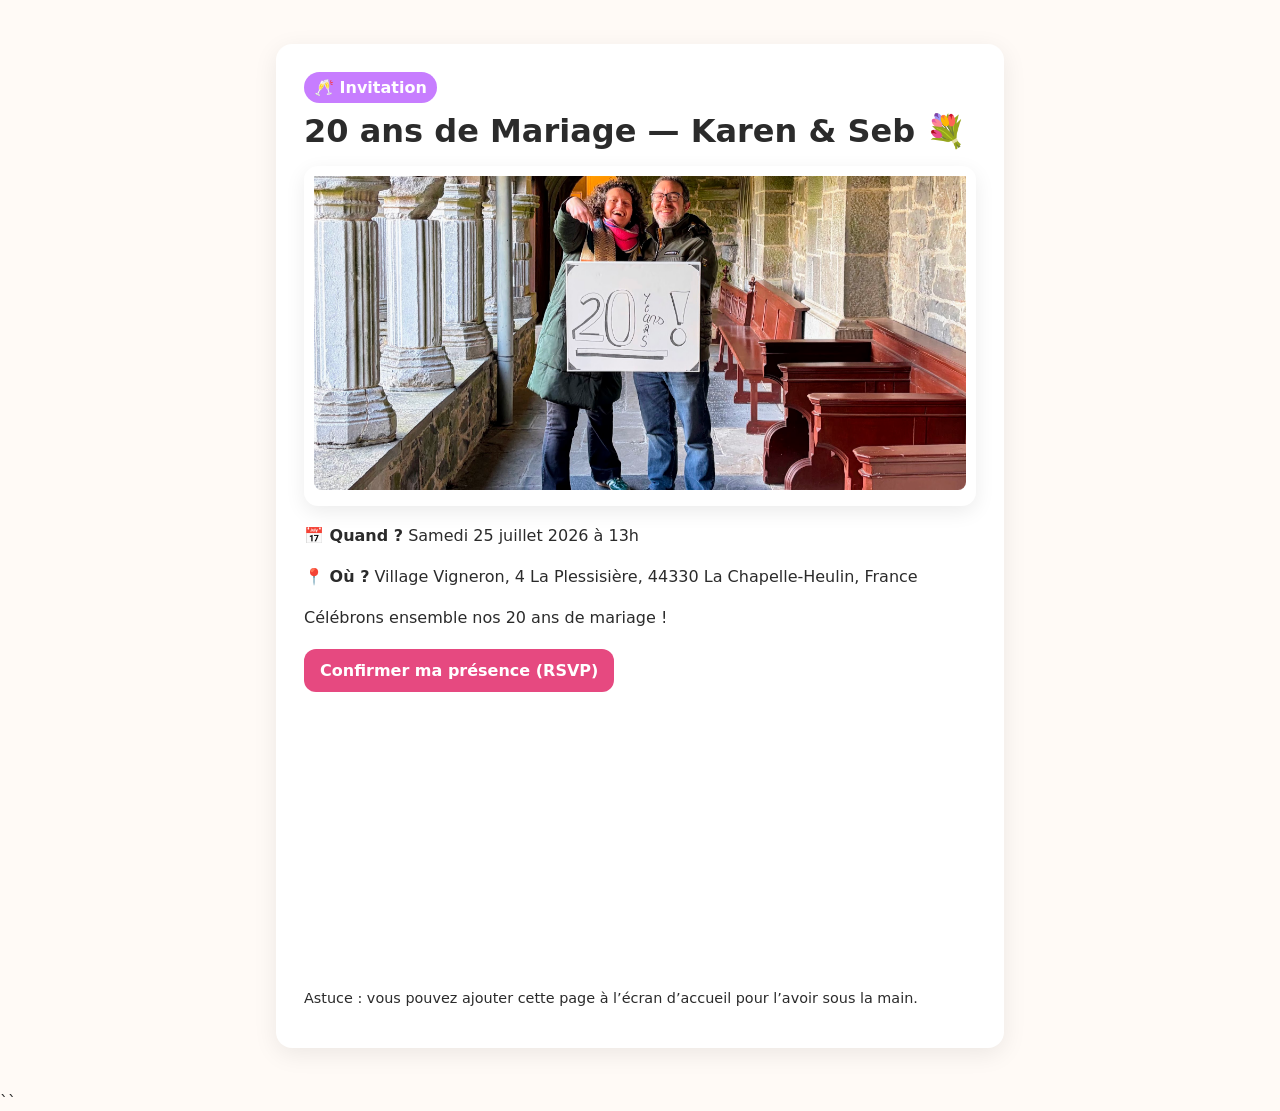
==== index.html @ 76a51d05 "Remove map journey animation - Removed Google Maps embed and animation - Back to clean, simple invit" ====
<!doctype html>
<html lang="fr">
<head>
  <meta charset="utf-8" />
  <meta name="viewport" content="width=device-width, initial-scale=1" />
  <title>Invitation — 20 ans de Mariage</title>
  <meta name="description" content="Invitation — 20 ans de Mariage Karen & Seb" />
  <link rel="stylesheet" href="styles.css" />
  <style>
    /* Smooth scrolling moderne */
    html {
      scroll-behavior: smooth;
      -webkit-overflow-scrolling: touch;
    }
    
    body {
      overscroll-behavior-y: contain;
    }
    
    /* Indicateur de scroll */
    .scroll-indicator {
      position: fixed;
      top: 0;
      left: 0;
      right: 0;
      height: 3px;
      background: linear-gradient(90deg, var(--accent), var(--rsvp));
      transform-origin: left;
      transform: scaleX(0);
      z-index: 1000;
      transition: transform 0.1s ease-out;
    }
    
    /* Animation d'apparition au chargement */
    .card > * {
      opacity: 0;
      animation: fadeIn 0.8s ease forwards;
    }
    
    @keyframes fadeIn {
      to { opacity: 1; }
    }
    
    .badge { animation-delay: 0.1s; }
    h1 { animation-delay: 0.2s; }
    .hero { animation-delay: 0.3s; }
    .info { animation-delay: 0.4s; }
    .buttons { animation-delay: 0.5s; }
    .map { animation-delay: 0.6s; }
    .footer { animation-delay: 0.7s; }
  </style>
</head>
<body>
  <!-- Indicateur de progression du scroll -->
  <div class="scroll-indicator" id="scrollIndicator"></div>
  <div class="container">
    <div class="card">
      <div class="badge">🥂 Invitation</div>
      <h1>20 ans de Mariage — Karen & Seb 💐</h1>
      
      <!-- Image principale en style "carte" + parallax -->
      <div class="hero card-look">
        <div class="hero-parallax">
          <img
            src="assets/holycross_2026.jpg"
            alt="Lieu de l’événement — 20 ans de Mariage Karen & Seb"
            class="hero-img"
            width="1600"
            height="1067"
            loading="lazy"
            decoding="async"
          />
        </div>
      </div>

      <div class="info">
        <p><strong>📅 Quand ?</strong> Samedi 25 juillet 2026 à 13h</p>
        <p><strong>📍 Où ?</strong> Village Vigneron, 4 La Plessisière, 44330 La Chapelle-Heulin, France</p>
        <p>Célébrons ensemble nos 20 ans de mariage !</p>
      </div>

      <!-- 👉 Bouton RSVP uniquement -->
      <div class="buttons">
        <a class="button rsvp" href="rsvp.html">Confirmer ma présence (RSVP)</a>
      </div>

      <!-- Carte Google Maps -->
      <div class="map">
        <iframe
          src="https://www.google.com/maps?q=Village%20Vigneron%2C%204%20La%20Plessisi%C3%A8re%2C%2044330%20La%20Chapelle-Heulin%2C%20France&output=embed"
          width="100%" height="260" style="border:0" loading="lazy" allowfullscreen
          referrerpolicy="no-referrer-when-downgrade"></iframe>
      </div>

      <p class="footer">
        Astuce : vous pouvez ajouter cette page à l’écran d’accueil pour l’avoir sous la main.
      </p>
    </div>
  </div>

  <script>
    // ===== Indicateur de scroll =====
    const scrollIndicator = document.getElementById('scrollIndicator');
    
    function updateScrollIndicator() {
      const winScroll = document.documentElement.scrollTop || document.body.scrollTop;
      const height = document.documentElement.scrollHeight - document.documentElement.clientHeight;
      const scrolled = (winScroll / height);
      scrollIndicator.style.transform = `scaleX(${scrolled})`;
    }
    
    window.addEventListener('scroll', updateScrollIndicator, { passive: true });
    
    // ===== Parallax doux, désactivé si "reduce motion" =====
    (function() {
      const reduce = window.matchMedia('(prefers-reduced-motion: reduce)').matches;
      if (reduce) return;

      const wrapper = document.querySelector('.hero-parallax');
      const img = document.querySelector('.hero-img');
      if (!wrapper || !img) return;

      let inView = false;
      let lastY = 0;
      const strength = 0.12; // intensité du mouvement (plus petit = plus subtil)

      // On observe l’entrée/sortie de la section pour n’animer que quand elle est visible
      const io = new IntersectionObserver(entries => {
        entries.forEach(e => { inView = e.isIntersecting; });
      }, { threshold: 0 });

      io.observe(wrapper);

      const tick = () => {
        if (inView) {
          const rect = wrapper.getBoundingClientRect();
          // distance depuis le centre de l’écran ([-0.5..0.5] environ)
          const progress = (rect.top + rect.height * 0.5 - window.innerHeight * 0.5) / window.innerHeight;
          // déplacement vertical
          const targetY = progress * (rect.height * strength);
          // interpolation légère pour la fluidité
          lastY += (targetY - lastY) * 0.08;
          img.style.transform = `translate3d(0, ${lastY.toFixed(2)}px, 0)`;
        }
        requestAnimationFrame(tick);
      };

      requestAnimationFrame(tick);
    })();
  </script>
</body>
</html>
``
---- styles.css ----
:root{
  --bg:#fffaf6; --card:#ffffff; --ink:#2b2b2b;
  --accent:#c77dff; --rsvp:#e64980;
}

*{box-sizing:border-box}
html,body{height:100%}
body{
  margin:0;
  font-family:system-ui,-apple-system,Segoe UI,Roboto,Helvetica,Arial,sans-serif;
  background:var(--bg);
  color:var(--ink);
}

/* Layout */
.container{max-width:760px;margin:28px auto;padding:16px}
.card{background:var(--card);border-radius:16px;box-shadow:0 6px 24px rgba(0,0,0,.08);padding:22px}
@media (min-width:768px){.card{padding:28px}}

h1{font-size:clamp(1.35rem,1.2rem + 1.2vw,2rem);margin:.2rem 0 1rem}
.badge{display:inline-block;background:var(--accent);color:#fff;padding:6px 10px;border-radius:999px;font-weight:600;margin-bottom:6px}

.info{margin-top:10px;line-height:1.55}

/* Buttons */
.buttons{display:flex;gap:12px;flex-wrap:wrap;margin-top:18px}
.button{appearance:none;border:none;border-radius:12px;padding:12px 16px;font-weight:600;cursor:pointer;text-decoration:none;color:#fff;display:inline-block}
.button.rsvp{background:var(--rsvp)}
.button:hover{filter:brightness(.96)}

/* Map */
.map{margin-top:16px;border-radius:12px;overflow:hidden}

/* ------- Photo en style “carte” + parallax ------- */
.hero{margin:12px 0 18px;border-radius:14px;overflow:hidden}
.hero.card-look{background:#fff;padding:10px;box-shadow:0 6px 20px rgba(0,0,0,.08)}
.hero-parallax{position:relative;overflow:hidden}
.hero-img{
  display:block;width:100%;height:auto;border-radius:8px;
  /* Contraintes de taille pour rester petit */
  max-height:24vh;                   /* mobile : petite hauteur */
  object-fit:cover;object-position:center;
  will-change:transform;             /* hint perf pour le parallax */
}
@media (min-width:480px){ .hero-img{ max-height:200px } }
@media (min-width:900px){ .hero-img{ max-height:320px } }

/* Accessibilité : si reduce motion, on fige l’image */
@media (prefers-reduced-motion: reduce){
  .hero-img{ transform:none !important }
}
.footer{opacity:.7;font-size:.9rem;margin-top:18px}
``
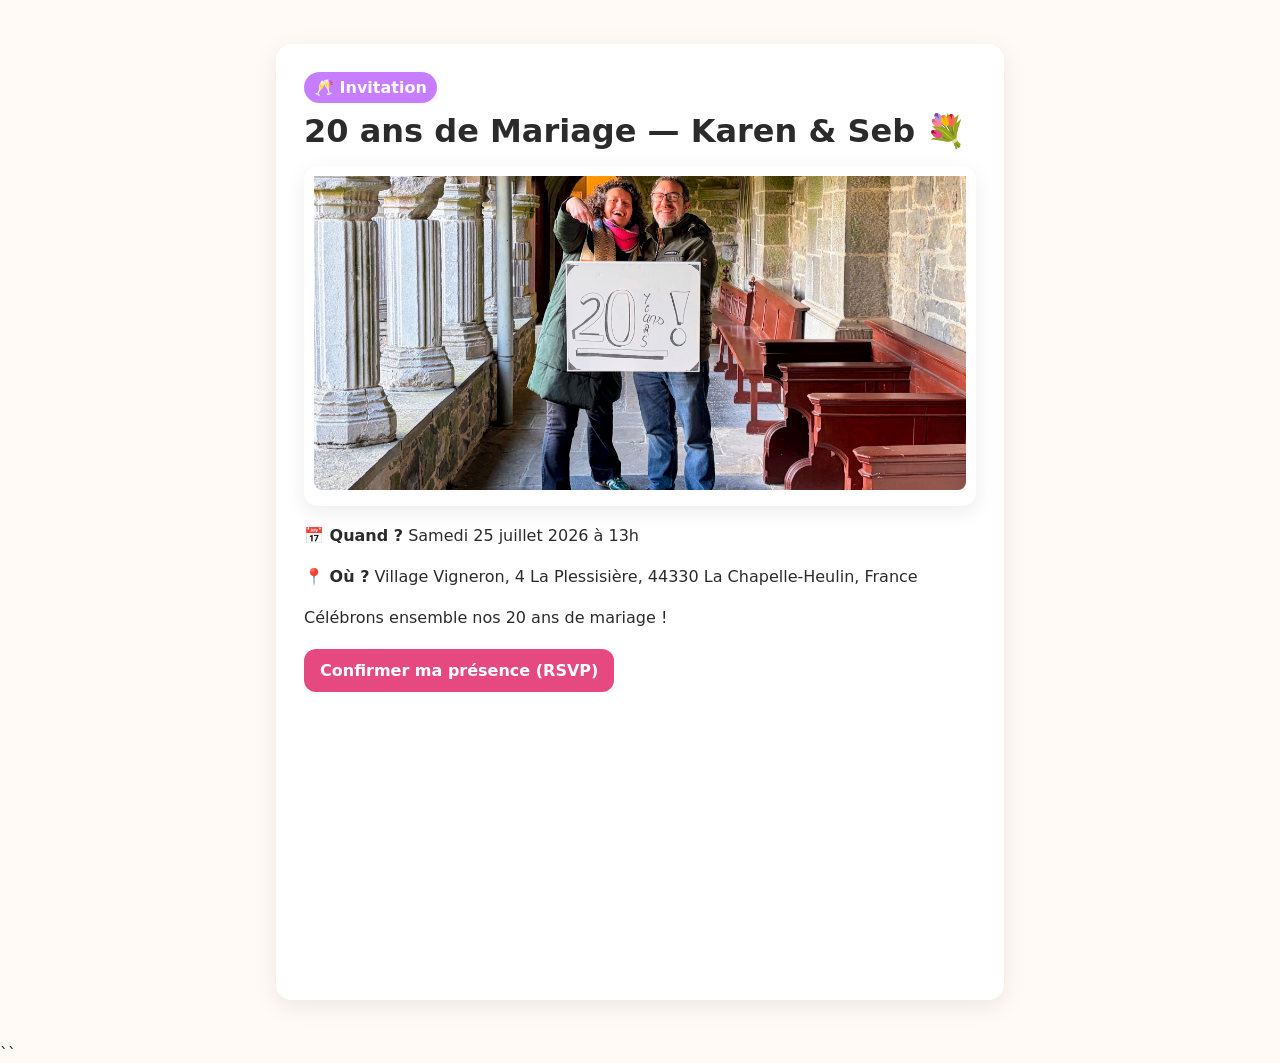
==== commit be3f56fc: "Remove tip text about adding page to home screen" ====
--- a/index.html
+++ b/index.html
@@ -92,9 +92,6 @@
           referrerpolicy="no-referrer-when-downgrade"></iframe>
       </div>
 
-      <p class="footer">
-        Astuce : vous pouvez ajouter cette page à l’écran d’accueil pour l’avoir sous la main.
-      </p>
     </div>
   </div>
 
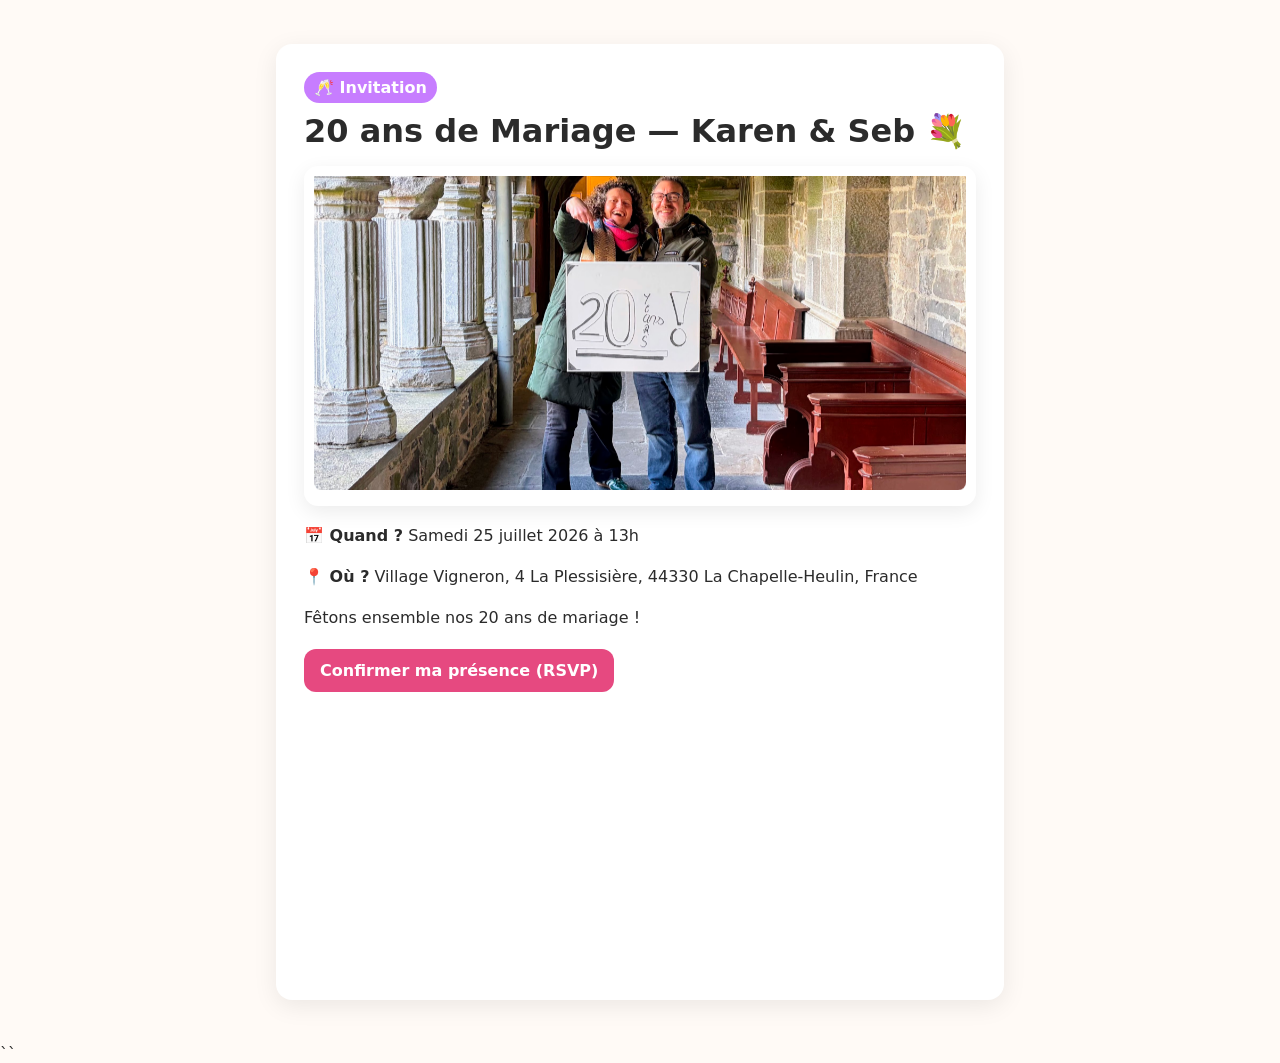
==== commit bb5125ab: "Update celebration text to 'Fêtons ensemble nos 20 ans de mariage !'" ====
--- a/index.html
+++ b/index.html
@@ -76,7 +76,7 @@
       <div class="info">
         <p><strong>📅 Quand ?</strong> Samedi 25 juillet 2026 à 13h</p>
         <p><strong>📍 Où ?</strong> Village Vigneron, 4 La Plessisière, 44330 La Chapelle-Heulin, France</p>
-        <p>Célébrons ensemble nos 20 ans de mariage !</p>
+        <p>Fêtons ensemble nos 20 ans de mariage !</p>
       </div>
 
       <!-- 👉 Bouton RSVP uniquement -->
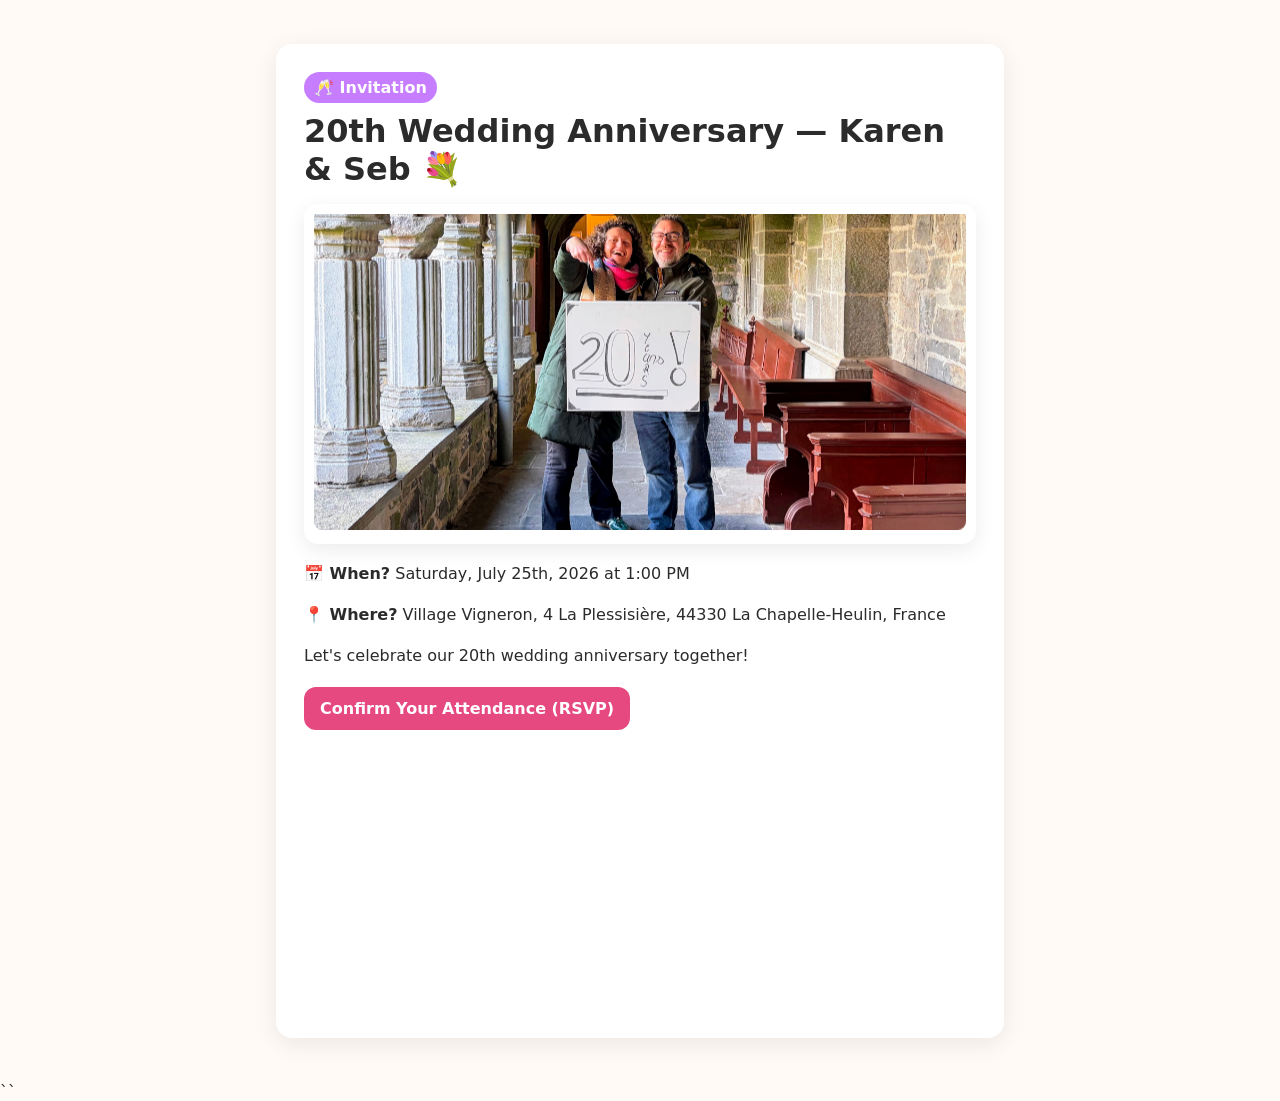
==== commit b251d35d: "Localize website to English for Irish family members" ====
--- a/index.html
+++ b/index.html
@@ -1,10 +1,10 @@
 <!doctype html>
-<html lang="fr">
+<html lang="en">
 <head>
   <meta charset="utf-8" />
   <meta name="viewport" content="width=device-width, initial-scale=1" />
-  <title>Invitation — 20 ans de Mariage</title>
-  <meta name="description" content="Invitation — 20 ans de Mariage Karen & Seb" />
+  <title>Invitation — 20th Wedding Anniversary</title>
+  <meta name="description" content="Invitation — 20th Wedding Anniversary Karen & Seb" />
   <link rel="stylesheet" href="styles.css" />
   <style>
     /* Smooth scrolling moderne */
@@ -56,14 +56,14 @@
   <div class="container">
     <div class="card">
       <div class="badge">🥂 Invitation</div>
-      <h1>20 ans de Mariage — Karen & Seb 💐</h1>
+      <h1>20th Wedding Anniversary — Karen & Seb 💐</h1>
       
-      <!-- Image principale en style "carte" + parallax -->
+      <!-- Main image in "card" style + parallax -->
       <div class="hero card-look">
         <div class="hero-parallax">
           <img
             src="assets/holycross_2026.jpg"
-            alt="Lieu de l’événement — 20 ans de Mariage Karen & Seb"
+            alt="Event venue — 20th Wedding Anniversary Karen & Seb"
             class="hero-img"
             width="1600"
             height="1067"
@@ -74,17 +74,17 @@
       </div>
 
       <div class="info">
-        <p><strong>📅 Quand ?</strong> Samedi 25 juillet 2026 à 13h</p>
-        <p><strong>📍 Où ?</strong> Village Vigneron, 4 La Plessisière, 44330 La Chapelle-Heulin, France</p>
-        <p>Fêtons ensemble nos 20 ans de mariage !</p>
+        <p><strong>📅 When?</strong> Saturday, July 25th, 2026 at 1:00 PM</p>
+        <p><strong>📍 Where?</strong> Village Vigneron, 4 La Plessisière, 44330 La Chapelle-Heulin, France</p>
+        <p>Let's celebrate our 20th wedding anniversary together!</p>
       </div>
 
-      <!-- 👉 Bouton RSVP uniquement -->
+      <!-- 👉 RSVP button only -->
       <div class="buttons">
-        <a class="button rsvp" href="rsvp.html">Confirmer ma présence (RSVP)</a>
+        <a class="button rsvp" href="rsvp.html">Confirm Your Attendance (RSVP)</a>
       </div>
 
-      <!-- Carte Google Maps -->
+      <!-- Google Maps -->
       <div class="map">
         <iframe
           src="https://www.google.com/maps?q=Village%20Vigneron%2C%204%20La%20Plessisi%C3%A8re%2C%2044330%20La%20Chapelle-Heulin%2C%20France&output=embed"
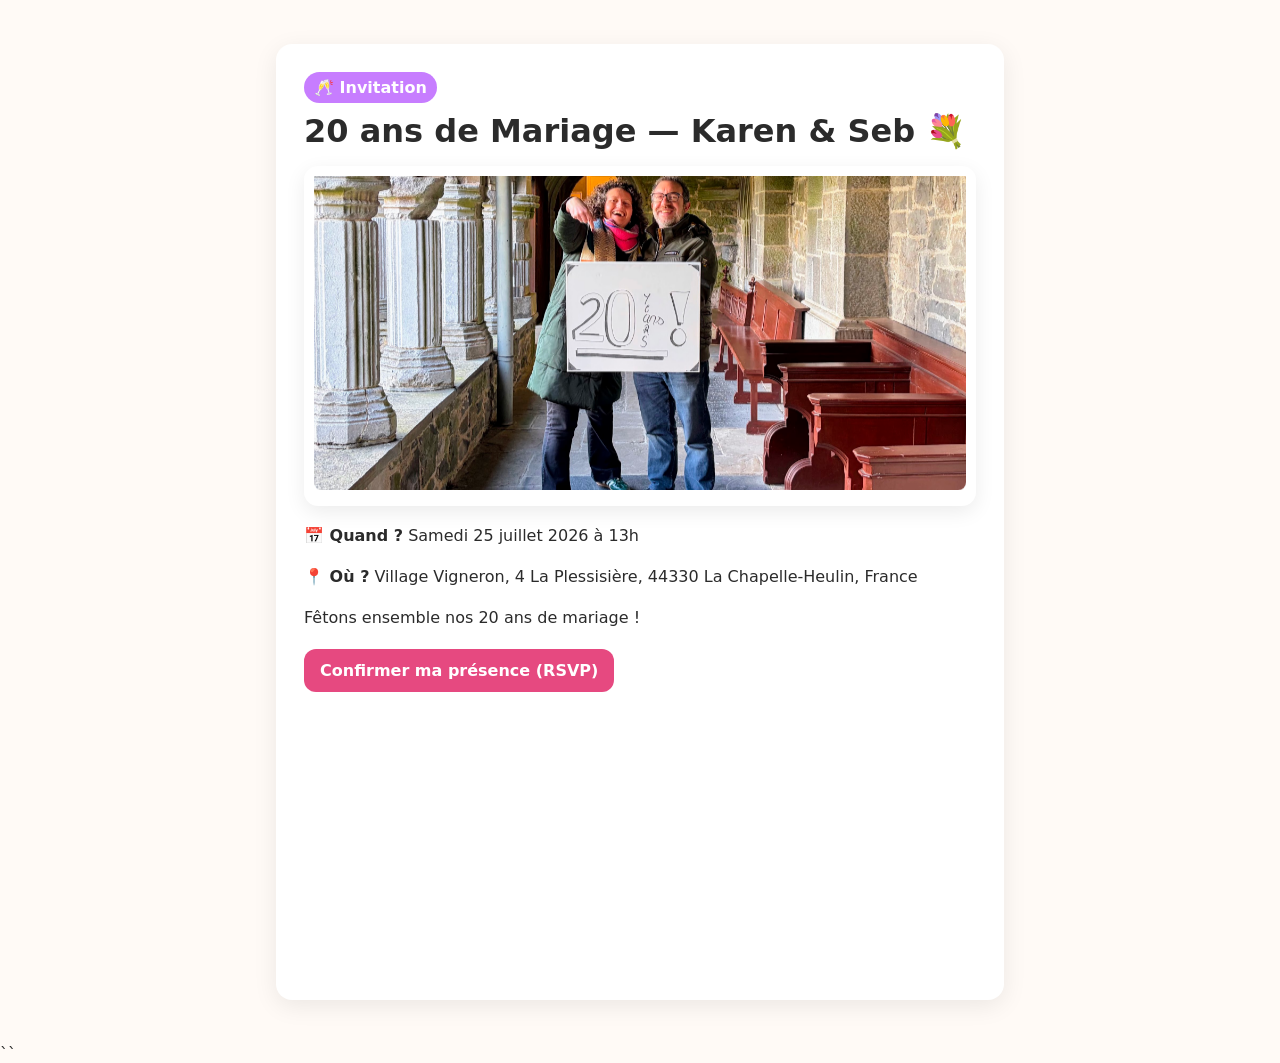
==== commit 4c755175: "Revert "Localize website to English for Irish family members" This reverts commit b251d35dbe83748c0e" ====
--- a/index.html
+++ b/index.html
@@ -1,10 +1,10 @@
 <!doctype html>
-<html lang="en">
+<html lang="fr">
 <head>
   <meta charset="utf-8" />
   <meta name="viewport" content="width=device-width, initial-scale=1" />
-  <title>Invitation — 20th Wedding Anniversary</title>
-  <meta name="description" content="Invitation — 20th Wedding Anniversary Karen & Seb" />
+  <title>Invitation — 20 ans de Mariage</title>
+  <meta name="description" content="Invitation — 20 ans de Mariage Karen & Seb" />
   <link rel="stylesheet" href="styles.css" />
   <style>
     /* Smooth scrolling moderne */
@@ -56,14 +56,14 @@
   <div class="container">
     <div class="card">
       <div class="badge">🥂 Invitation</div>
-      <h1>20th Wedding Anniversary — Karen & Seb 💐</h1>
+      <h1>20 ans de Mariage — Karen & Seb 💐</h1>
       
-      <!-- Main image in "card" style + parallax -->
+      <!-- Image principale en style "carte" + parallax -->
       <div class="hero card-look">
         <div class="hero-parallax">
           <img
             src="assets/holycross_2026.jpg"
-            alt="Event venue — 20th Wedding Anniversary Karen & Seb"
+            alt="Lieu de l’événement — 20 ans de Mariage Karen & Seb"
             class="hero-img"
             width="1600"
             height="1067"
@@ -74,17 +74,17 @@
       </div>
 
       <div class="info">
-        <p><strong>📅 When?</strong> Saturday, July 25th, 2026 at 1:00 PM</p>
-        <p><strong>📍 Where?</strong> Village Vigneron, 4 La Plessisière, 44330 La Chapelle-Heulin, France</p>
-        <p>Let's celebrate our 20th wedding anniversary together!</p>
+        <p><strong>📅 Quand ?</strong> Samedi 25 juillet 2026 à 13h</p>
+        <p><strong>📍 Où ?</strong> Village Vigneron, 4 La Plessisière, 44330 La Chapelle-Heulin, France</p>
+        <p>Fêtons ensemble nos 20 ans de mariage !</p>
       </div>
 
-      <!-- 👉 RSVP button only -->
+      <!-- 👉 Bouton RSVP uniquement -->
       <div class="buttons">
-        <a class="button rsvp" href="rsvp.html">Confirm Your Attendance (RSVP)</a>
+        <a class="button rsvp" href="rsvp.html">Confirmer ma présence (RSVP)</a>
       </div>
 
-      <!-- Google Maps -->
+      <!-- Carte Google Maps -->
       <div class="map">
         <iframe
           src="https://www.google.com/maps?q=Village%20Vigneron%2C%204%20La%20Plessisi%C3%A8re%2C%2044330%20La%20Chapelle-Heulin%2C%20France&output=embed"
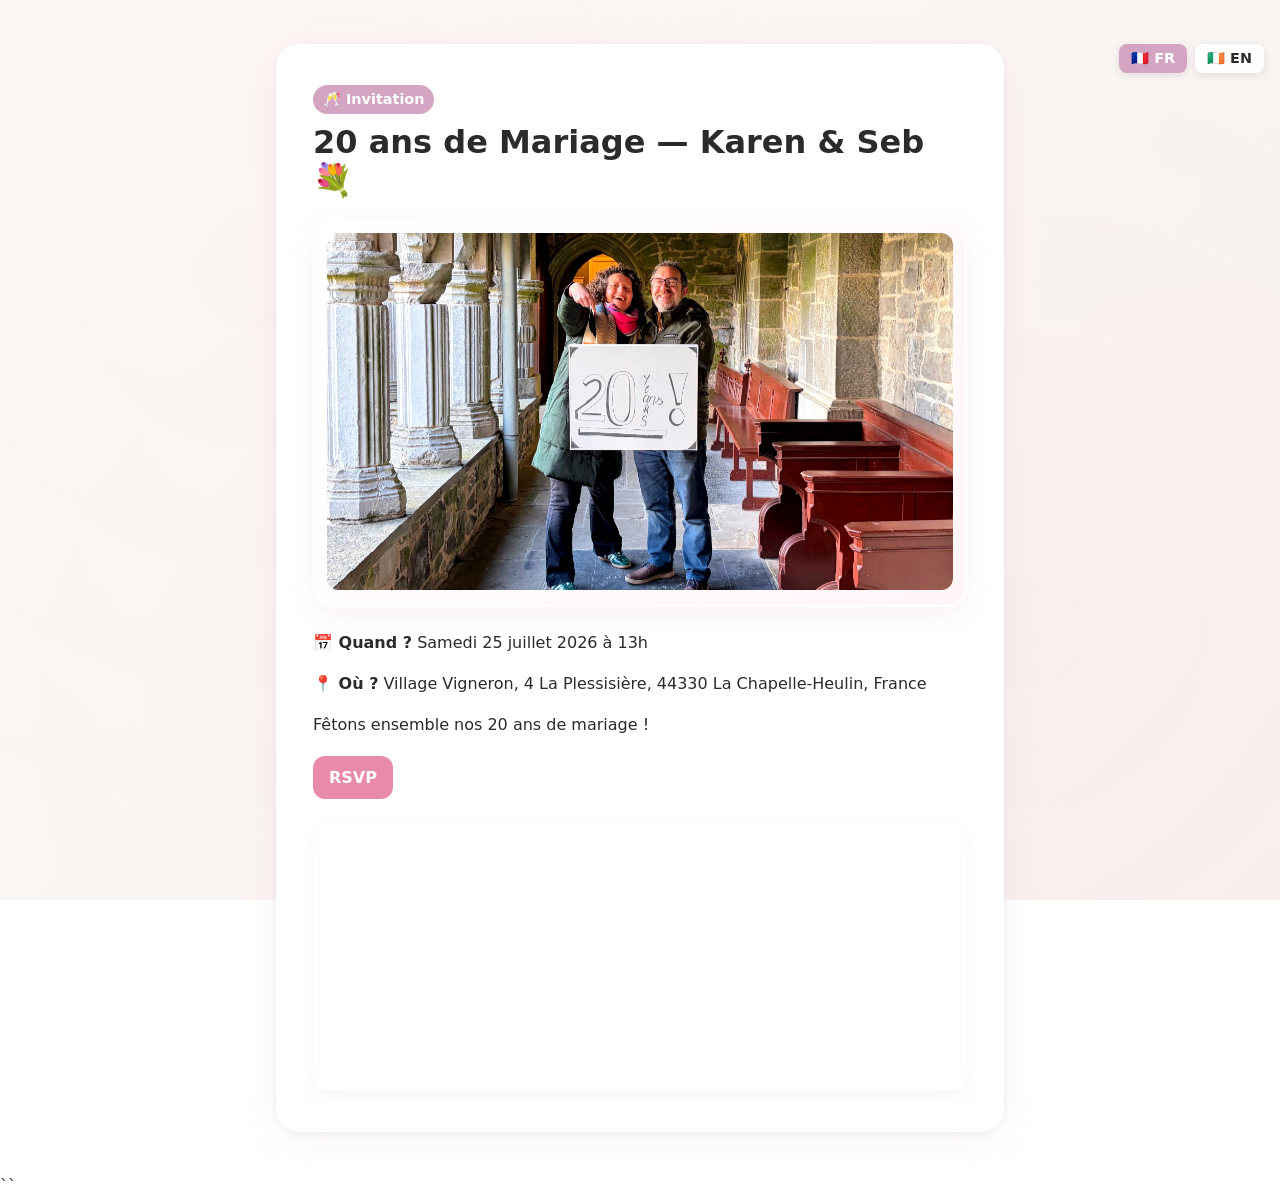
==== commit 85ecebaa: "Simplify to 'RSVP' for both languages - universal and concise" ====
--- a/index.html
+++ b/index.html
@@ -48,9 +48,44 @@
     .buttons { animation-delay: 0.5s; }
     .map { animation-delay: 0.6s; }
     .footer { animation-delay: 0.7s; }
+    
+    /* Language switcher */
+    .lang-switcher {
+      position: absolute;
+      top: 16px;
+      right: 16px;
+      display: flex;
+      gap: 8px;
+      z-index: 100;
+    }
+    .lang-switcher a {
+      padding: 6px 12px;
+      background: rgba(255,255,255,0.9);
+      border-radius: 8px;
+      text-decoration: none;
+      color: var(--ink);
+      font-weight: 600;
+      font-size: 0.9rem;
+      transition: all 0.2s;
+      box-shadow: 0 2px 8px rgba(0,0,0,0.1);
+    }
+    .lang-switcher a:hover {
+      background: var(--accent);
+      color: white;
+    }
+    .lang-switcher a.active {
+      background: var(--accent);
+      color: white;
+    }
   </style>
 </head>
 <body>
+  <!-- Language switcher -->
+  <div class="lang-switcher">
+    <a href="index.html" class="active">🇫🇷 FR</a>
+    <a href="index-en.html">🇮🇪 EN</a>
+  </div>
+  
   <!-- Indicateur de progression du scroll -->
   <div class="scroll-indicator" id="scrollIndicator"></div>
   <div class="container">
@@ -81,7 +116,7 @@
 
       <!-- 👉 Bouton RSVP uniquement -->
       <div class="buttons">
-        <a class="button rsvp" href="rsvp.html">Confirmer ma présence (RSVP)</a>
+        <a class="button rsvp" href="rsvp.html">RSVP</a>
       </div>
 
       <!-- Carte Google Maps -->
--- a/styles.css
+++ b/styles.css
@@ -1,53 +1,180 @@
 :root{
-  --bg:#fffaf6; --card:#ffffff; --ink:#2b2b2b;
-  --accent:#c77dff; --rsvp:#e64980;
+  --bg: linear-gradient(135deg, #fdf8f5 0%, #faf5f2 50%, #f7f0ed 100%);
+  --card: rgba(255, 255, 255, 0.95);
+  --ink: #2b2b2b;
+  --accent: #d4a5c3;
+  --rsvp: #e88ba8;
+  --gold: #f4d9c6;
+  --shadow: rgba(212, 165, 195, 0.15);
 }
 
 *{box-sizing:border-box}
 html,body{height:100%}
 body{
   margin:0;
-  font-family:system-ui,-apple-system,Segoe UI,Roboto,Helvetica,Arial,sans-serif;
-  background:var(--bg);
-  color:var(--ink);
+  font-family: system-ui, -apple-system, Segoe UI, Roboto, Helvetica, Arial, sans-serif;
+  background: var(--bg);
+  background-attachment: fixed;
+  color: var(--ink);
+  position: relative;
+}
+
+/* Subtle elegant background */
+body::before {
+  content: '';
+  position: fixed;
+  top: 0;
+  left: 0;
+  width: 100%;
+  height: 100%;
+  background-image:
+    radial-gradient(circle at 20% 30%, rgba(212, 165, 195, 0.02) 0%, transparent 50%),
+    radial-gradient(circle at 80% 70%, rgba(232, 139, 168, 0.02) 0%, transparent 50%),
+    radial-gradient(circle at 40% 80%, rgba(244, 217, 198, 0.02) 0%, transparent 50%);
+  pointer-events: none;
+  z-index: 0;
 }
 
 /* Layout */
-.container{max-width:760px;margin:28px auto;padding:16px}
-.card{background:var(--card);border-radius:16px;box-shadow:0 6px 24px rgba(0,0,0,.08);padding:22px}
-@media (min-width:768px){.card{padding:28px}}
+.container{
+  max-width:760px;
+  margin:28px auto;
+  padding:16px;
+  position: relative;
+  z-index: 1;
+}
 
-h1{font-size:clamp(1.35rem,1.2rem + 1.2vw,2rem);margin:.2rem 0 1rem}
-.badge{display:inline-block;background:var(--accent);color:#fff;padding:6px 10px;border-radius:999px;font-weight:600;margin-bottom:6px}
+.card{
+  background: var(--card);
+  border-radius: 24px;
+  box-shadow: 0 8px 32px var(--shadow), 0 2px 8px rgba(0,0,0,.05);
+  padding: 32px 24px;
+  backdrop-filter: blur(10px);
+  border: 1px solid rgba(255, 255, 255, 0.8);
+  transition: transform 0.3s ease, box-shadow 0.3s ease;
+}
 
-.info{margin-top:10px;line-height:1.55}
+.card:hover {
+  transform: translateY(-2px);
+  box-shadow: 0 12px 40px var(--shadow), 0 4px 12px rgba(0,0,0,.08);
+}
+
+@media (min-width:768px){.card{padding:40px 36px}}
+
+h1{
+  font-size: clamp(1.35rem, 1.2rem + 1.2vw, 2rem);
+  margin: .2rem 0 1rem;
+  font-weight: 600;
+  color: var(--ink);
+}
+
+.badge{
+  display: inline-block;
+  background: var(--accent);
+  color: #fff;
+  padding: 6px 10px;
+  border-radius: 999px;
+  font-weight: 600;
+  margin-bottom: 6px;
+  font-size: 0.9rem;
+}
+
+.info{
+  margin-top: 10px;
+  line-height: 1.55;
+}
 
 /* Buttons */
-.buttons{display:flex;gap:12px;flex-wrap:wrap;margin-top:18px}
-.button{appearance:none;border:none;border-radius:12px;padding:12px 16px;font-weight:600;cursor:pointer;text-decoration:none;color:#fff;display:inline-block}
-.button.rsvp{background:var(--rsvp)}
-.button:hover{filter:brightness(.96)}
+.buttons{
+  display: flex;
+  gap: 12px;
+  flex-wrap: wrap;
+  margin-top: 18px;
+}
+
+.button{
+  appearance: none;
+  border: none;
+  border-radius: 12px;
+  padding: 12px 16px;
+  font-weight: 600;
+  cursor: pointer;
+  text-decoration: none;
+  color: #fff;
+  display: inline-block;
+  transition: all 0.2s ease;
+}
+
+.button.rsvp{
+  background: var(--rsvp);
+}
+
+.button:hover{
+  filter: brightness(.96);
+}
 
 /* Map */
-.map{margin-top:16px;border-radius:12px;overflow:hidden}
+.map{
+  margin-top: 24px;
+  border-radius: 16px;
+  overflow: hidden;
+  box-shadow: 0 4px 16px var(--shadow);
+  border: 2px solid rgba(255, 255, 255, 0.8);
+}
 
-/* ------- Photo en style “carte” + parallax ------- */
-.hero{margin:12px 0 18px;border-radius:14px;overflow:hidden}
-.hero.card-look{background:#fff;padding:10px;box-shadow:0 6px 20px rgba(0,0,0,.08)}
-.hero-parallax{position:relative;overflow:hidden}
+/* ------- Photo en style "carte" + parallax ------- */
+.hero{
+  margin: 20px 0 24px;
+  border-radius: 20px;
+  overflow: hidden;
+}
+
+.hero.card-look{
+  background: linear-gradient(135deg, rgba(255,255,255,0.9), rgba(255,245,247,0.9));
+  padding: 12px;
+  box-shadow: 0 8px 24px var(--shadow);
+  border: 2px solid rgba(255, 255, 255, 0.9);
+}
+
+.hero-parallax{
+  position: relative;
+  overflow: hidden;
+  border-radius: 12px;
+}
+
 .hero-img{
-  display:block;width:100%;height:auto;border-radius:8px;
-  /* Contraintes de taille pour rester petit */
-  max-height:24vh;                   /* mobile : petite hauteur */
-  object-fit:cover;object-position:center;
-  will-change:transform;             /* hint perf pour le parallax */
+  display: block;
+  width: 100%;
+  height: auto;
+  border-radius: 12px;
+  max-height: 24vh;
+  object-fit: cover;
+  object-position: center;
+  will-change: transform;
+  filter: brightness(1.02) contrast(1.05);
 }
-@media (min-width:480px){ .hero-img{ max-height:200px } }
-@media (min-width:900px){ .hero-img{ max-height:320px } }
 
-/* Accessibilité : si reduce motion, on fige l’image */
+@media (min-width:480px){ .hero-img{ max-height:220px } }
+@media (min-width:900px){ .hero-img{ max-height:360px } }
+
+/* Accessibilité : si reduce motion, on fige l'image */
 @media (prefers-reduced-motion: reduce){
   .hero-img{ transform:none !important }
 }
-.footer{opacity:.7;font-size:.9rem;margin-top:18px}
-``+
+.footer{
+  opacity: .75;
+  font-size: .95rem;
+  margin-top: 24px;
+  font-style: italic;
+}
+
+.footer a {
+  color: var(--rsvp);
+  text-decoration: none;
+  transition: color 0.2s ease;
+}
+
+.footer a:hover {
+  color: var(--accent);
+}
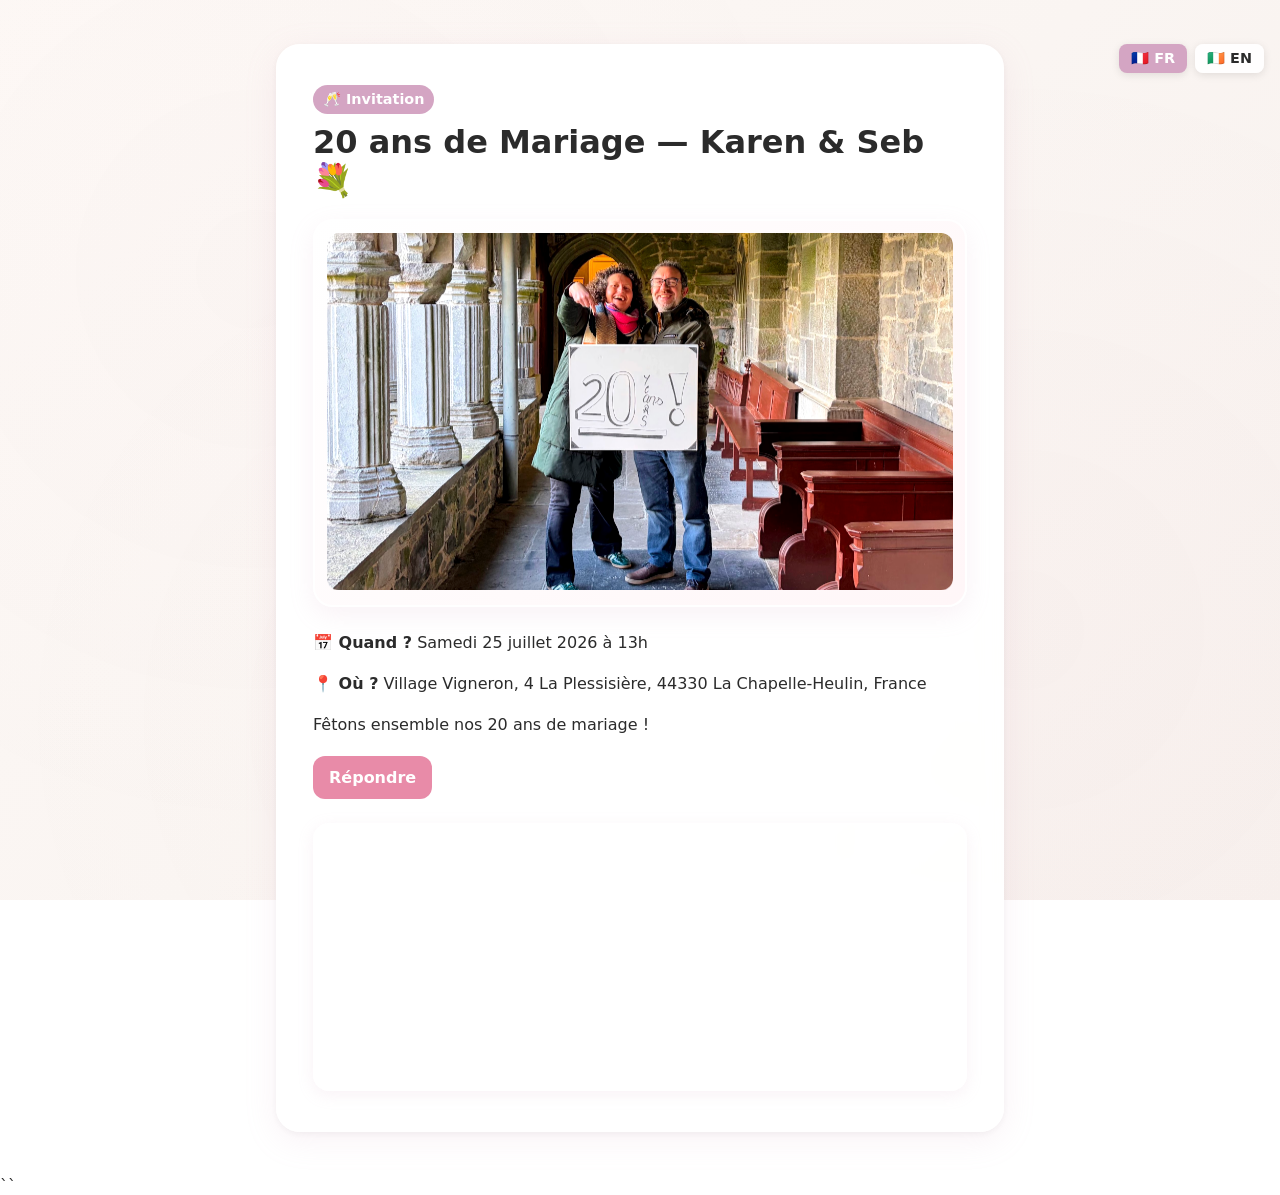
==== commit eb011e72: "Fix: formulaire EN envoie Oui/Non au Google Form + bouton Répondre + prix dans labels" ====
--- a/index.html
+++ b/index.html
@@ -116,7 +116,7 @@
 
       <!-- 👉 Bouton RSVP uniquement -->
       <div class="buttons">
-        <a class="button rsvp" href="rsvp.html">RSVP</a>
+        <a class="button rsvp" href="rsvp.html">Répondre</a>
       </div>
 
       <!-- Carte Google Maps -->
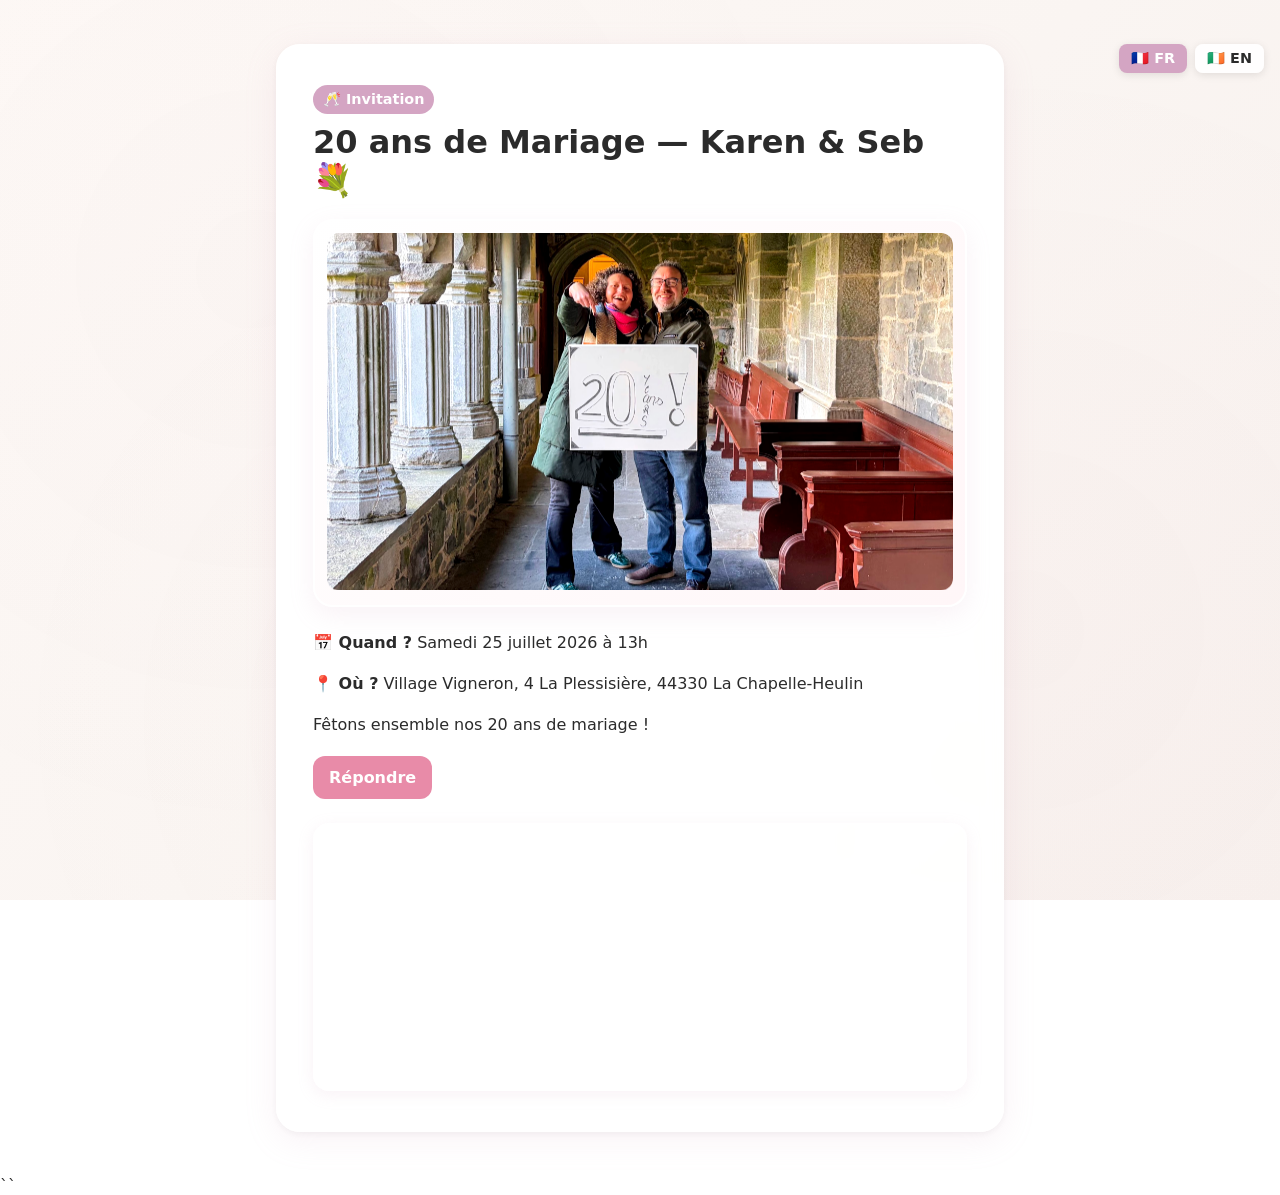
==== commit 2653a66b: "Retrait de 'France' de l'adresse" ====
--- a/index.html
+++ b/index.html
@@ -110,7 +110,7 @@
 
       <div class="info">
         <p><strong>📅 Quand ?</strong> Samedi 25 juillet 2026 à 13h</p>
-        <p><strong>📍 Où ?</strong> Village Vigneron, 4 La Plessisière, 44330 La Chapelle-Heulin, France</p>
+        <p><strong>📍 Où ?</strong> Village Vigneron, 4 La Plessisière, 44330 La Chapelle-Heulin</p>
         <p>Fêtons ensemble nos 20 ans de mariage !</p>
       </div>
 
@@ -122,7 +122,7 @@
       <!-- Carte Google Maps -->
       <div class="map">
         <iframe
-          src="https://www.google.com/maps?q=Village%20Vigneron%2C%204%20La%20Plessisi%C3%A8re%2C%2044330%20La%20Chapelle-Heulin%2C%20France&output=embed"
+          src="https://www.google.com/maps?q=Village%20Vigneron%2C%204%20La%20Plessisi%C3%A8re%2C%2044330%20La%20Chapelle-Heulin&output=embed"
           width="100%" height="260" style="border:0" loading="lazy" allowfullscreen
           referrerpolicy="no-referrer-when-downgrade"></iframe>
       </div>
